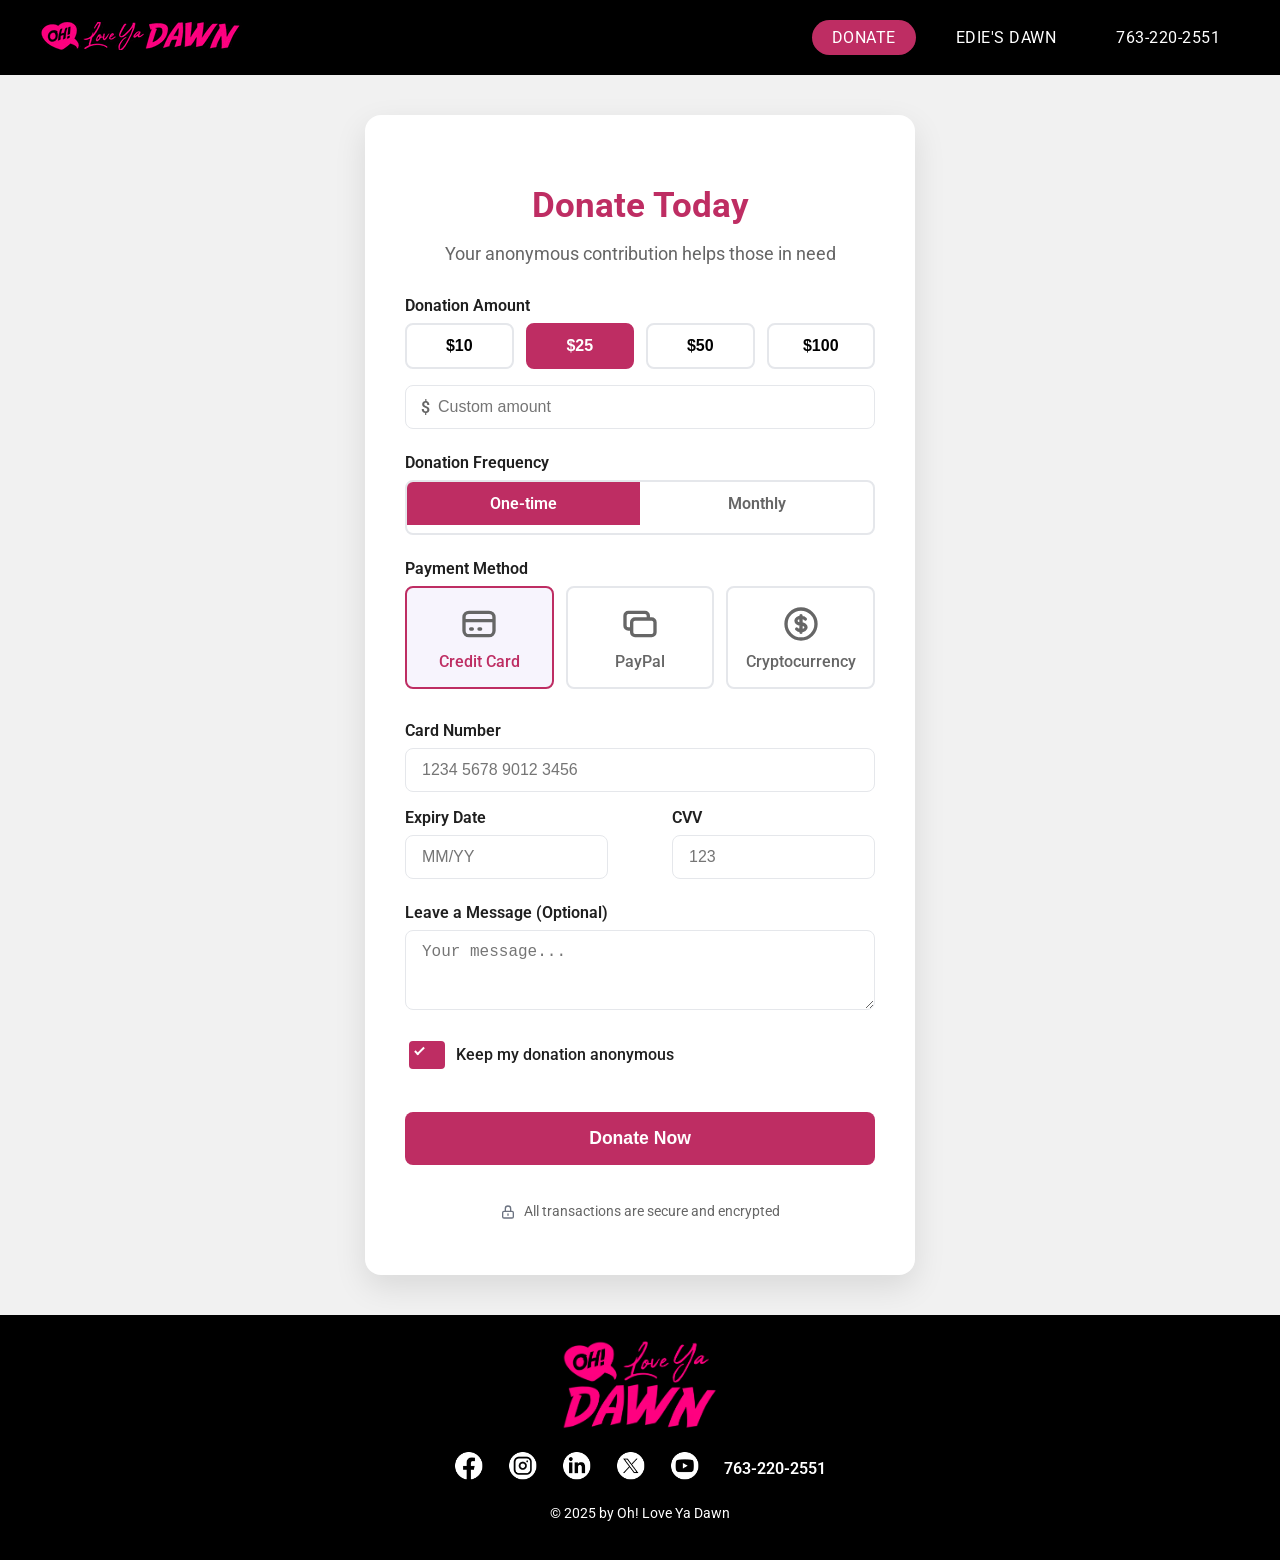
==== donate.html @ e077b0c6 "1st commit" ====
<!DOCTYPE html>
<html lang="en">
  <head>
    <meta charset="UTF-8" />
    <meta name="viewport" content="width=device-width, initial-scale=1.0" />
    <meta name="description" content="Make a difference in a child’s life. Your donation provides safety, support, and hope for children in need." />
    <link rel="icon" type="image/png" href="images/favicon-Oh-Love-Ya-Dawn.png" />
    <link rel="stylesheet" href="styles.css" />

    <link href="https://fonts.googleapis.com/css2?family=Roboto:wght@300;400;500;700&display=swap" rel="stylesheet" />
    <script src="app.js" defer></script>

    <title>Oh! Love Ya Dawn - Donate</title>
  </head>
  <body>
    <!--Navigation-->
    <section class="blackBg">
      <div class="navBox maxWidth">
        <div class="logoContainer">
          <a href="index.html"><img src="images/Oh-Love-Ya-Dawn-Linear.png" alt="Oh Love Ya Dawn logo" /></a>
        </div>

        <!-- Hamburger Button (Mobile Only) -->
        <div class="hamburger" id="hamburger">
          <span></span>
          <span></span>
          <span></span>
        </div>

        <nav class="nav-container" id="mobileMenu">
          <a href="donate.html" style="background: #be2d63">DONATE</a>
          <a href="https://www.ohloveya.com/ediesdawn">EDIE'S DAWN</a>
          <a href="tel:7632202551">763-220-2551</a>
        </nav>
      </div>
    </section>

    <!--Donate Form-->
    <section class="donationFormSection">
      <div class="donateContainer maxWidth">
        <div class="form-container">
          <div class="form-header">
            <h1>Donate Today</h1>
            <p>Your anonymous contribution helps those in need</p>
          </div>

          <form id="donationForm">
            <div class="form-group">
              <label for="donationAmount">Donation Amount</label>
              <div class="amount-options">
                <button type="button" class="amount-btn" data-amount="10">$10</button>
                <button type="button" class="amount-btn active" data-amount="25">$25</button>
                <button type="button" class="amount-btn" data-amount="50">$50</button>
                <button type="button" class="amount-btn" data-amount="100">$100</button>
              </div>
              <div class="custom-amount">
                <span class="currency-symbol">$</span>
                <input type="number" id="donationAmount" placeholder="Custom amount" min="1" step="1" class="donationInputs" />
              </div>
            </div>

            <div class="form-group">
              <label for="donationFrequency">Donation Frequency</label>
              <div class="toggle-container">
                <input type="radio" id="oneTime" name="donationFrequency" value="oneTime" checked="" class="donationInputs" />
                <label for="oneTime" class="toggle-btn">One-time</label>

                <input type="radio" id="monthly" name="donationFrequency" value="monthly" class="donationInputs" />
                <label for="monthly" class="toggle-btn">Monthly</label>
              </div>
            </div>

            <div class="form-group">
              <label for="paymentMethod">Payment Method</label>
              <div class="payment-options">
                <div class="payment-option">
                  <input type="radio" id="creditCard" name="paymentMethod" value="creditCard" checked="" class="donationInputs" />
                  <label for="creditCard">
                    <span class="payment-icon credit-card-icon"></span>
                    Credit Card
                  </label>
                </div>
                <div class="payment-option">
                  <input type="radio" id="paypal" name="paymentMethod" value="paypal" class="donationInputs" />
                  <label for="paypal">
                    <span class="payment-icon paypal-icon"></span>
                    PayPal
                  </label>
                </div>
                <div class="payment-option">
                  <input type="radio" id="crypto" name="paymentMethod" value="crypto" class="donationInputs" />
                  <label for="crypto">
                    <span class="payment-icon crypto-icon"></span>
                    Cryptocurrency
                  </label>
                </div>
              </div>
            </div>

            <div class="form-group" id="creditCardFields">
              <div class="card-fields">
                <div class="form-row">
                  <div class="input-group">
                    <label for="cardNumber">Card Number</label>
                    <input type="text" id="cardNumber" placeholder="1234 5678 9012 3456" class="donationInputs" />
                  </div>
                </div>
                <div class="form-row two-columns">
                  <div class="input-group">
                    <label for="expiryDate">Expiry Date</label>
                    <input type="text" id="expiryDate" placeholder="MM/YY" class="donationInputs" />
                  </div>
                  <div class="input-group">
                    <label for="cvv">CVV</label>
                    <input type="text" id="cvv" placeholder="123" class="donationInputs" />
                  </div>
                </div>
              </div>
            </div>

            <div class="form-group hidden" id="cryptoFields">
              <label for="cryptoAddress">Send to this wallet address:</label>
              <div class="crypto-address">
                <input type="text" id="cryptoAddress" value="0x1a2b3c4d5e6f7g8h9i0j" readonly="" class="donationInputs" />
                <button type="button" id="copyAddress" class="icon-btn copy-btn">Copy</button>
              </div>
            </div>

            <div class="form-group">
              <label for="message">Leave a Message (Optional)</label>
              <textarea id="message" rows="3" placeholder="Your message..." class="donationInputs"></textarea>
            </div>

            <div class="form-group checkbox-group">
              <input type="checkbox" id="anonymous" checked="" class="donationInputs" />
              <label for="anonymous">Keep my donation anonymous</label>
            </div>

            <div class="form-group">
              <button type="submit" class="submit-btn">Donate Now</button>
            </div>
          </form>

          <div class="secure-notice">
            <span class="lock-icon"></span>
            <p>All transactions are secure and encrypted</p>
          </div>
        </div>
      </div>
    </section>

    <!--Footer-->
    <section class="footer">
      <footer class="maxWidth">
        <a href="index.html" target="_blank"> <img src="images/Oh-Love-Ya-Dawn-Big.png" alt="Oh Love Ya Dawn Logo" class="footerLogo" /></a>
        <div class="footerSocials">
          <a href="#" target="_blank"><img src="images/socials/facebook.png" alt="Follow us on Facebook" class="footerSocial" /></a>
          <a href="#" target="_blank"><img src="images/socials/instagram.png" alt="Follow us on Instagram" class="footerSocial" /></a>
          <a href="#" target="_blank"><img src="images/socials/linkedin.png" alt="Follow us on LinkedIn" class="footerSocial" /></a>
          <a href="#" target="_blank"><img src="images/socials/twitterx.png" alt="Follow us on X" class="footerSocial" /></a>
          <a href="#" target="_blank"><img src="images/socials/youtube.png" alt="Follow us on YouTube" class="footerSocial" /></a>
          <a href="tel:7632202551" aria-label="Please Call Us" id="footerNumber">763-220-2551</a>
        </div>
        <p class="copyright">&copy; 2025 by Oh! Love Ya Dawn</p>
      </footer>
    </section>
  </body>
</html>
---- styles.css ----
body {
  font-family: "Roboto", sans-serif;
  margin: 0;
}

.maxWidth {
  max-width: 1200px;
  margin: 0 auto;
}

section.blackBg {
  background: #000;
}

.navBox {
  display: flex;
  align-items: center;
  padding: 20px 0;
  position: relative;
}

/* Hide hamburger on desktop */
.hamburger {
  display: none;
  cursor: pointer;
  flex-direction: column;
  gap: 5px;
}

.hamburger span {
  width: 28px;
  height: 3px;
  background: #fff;
  display: block;
  transition: 0.3s ease;
}

.nav-container {
  display: flex;
  justify-content: space-between;
  align-items: center;
  margin-left: auto;
  gap: 20px;
}

.nav-container a {
  position: relative;
  display: inline-block;
  background: linear-gradient(to right, #be2d63 0%, #be2d63 100%);
  background-size: 0% 100%; /* Start hidden */
  background-repeat: no-repeat;
  background-position: left center;
  transition: background-size 0.6s ease, color 0.6s ease;
  color: #fff;
  padding: 8px 20px;
  border-radius: 22px;
  font-weight: 400;
  letter-spacing: 0.5px;
  font-size: 1rem;
  text-decoration: none;
}

/* Hover Effect */
.nav-container a:hover {
  background-size: 100% 100%; /* Slide fully across */
  color: #fff;
}

.heroContainer {
  display: grid;
  grid-template-columns: 1fr 1fr; /* two equal columns */
  align-items: center;
  gap: 40px;
  padding: 30px 0 60px;
}

/* Text styles optional — adjust as needed */
.heroTextContainer {
  max-width: 600px;
  color: #fff;
}

h1.heroTitle {
  font-size: 3.5rem;
}

span.yellow {
  color: #ffd300;
}

.heroText {
  font-size: 1.3rem;
  font-weight: 300;
  line-height: 1.9rem;
}
/* Hero image container */

.heroImgContainer {
  position: relative;
  width: 100%;
  height: 450px;
  overflow: visible;
}

.heroImg {
  width: 100%;
  height: 100%;
  object-fit: cover;
  border-radius: 20px;
}

.labelImg {
  position: absolute;
  top: -45px;
  right: -17px;
  width: 167px;
  z-index: 10;
  transform: rotate(20deg);
}

section.heroSection {
  position: relative;
  background-image: url("images/Happy-Children-Running-Grass.jpg");
  background-size: cover;
  background-position: center;
  background-repeat: no-repeat;
  width: 100%;
  min-height: 500px;
  z-index: 1;
}

/* Overlay */
section.heroSection::before {
  content: "";
  position: absolute;
  top: 0;
  left: 0;
  width: 100%;
  height: 100%;
  background-color: rgba(190, 45, 99, 0.9); /* black at 90% opacity */
  z-index: 2;
}

/* Make sure your content stays above the overlay */
section.heroSection > * {
  position: relative;
  z-index: 3;
}

.btn {
  position: relative;
  display: inline-block;
  border-radius: 25px;
  line-height: 40px;
  height: 44px;
  padding: 0 2rem;
  font-size: 16px;
  font-weight: bold;
  transition: all 0.25s ease-out;
  text-decoration: none;
}

.btn::before {
  width: 100%;
  height: 100%;
  z-index: 3;
  content: "";
  position: absolute;
  top: 0;
  left: 0;
  box-sizing: border-box;
  transition: all ease-in-out 0.4s;
  transform: scale(0);
  border-radius: 25px;
  opacity: 0;
  border: 2px solid #be2d63;
}

.btn-secondary {
  border: 2px solid #fff;
  background: transparent;
  color: #fff;
}

.btn-secondary:hover,
.btn-secondary:active {
  background: #fff;
  color: #be2d63;
}

.btn-secondary:hover::before,
.btn-secondary:active::before {
  opacity: 1;
  transform: scale(1);
  cursor: pointer;
}

section.twoHalvesSection {
  padding: 30px 0;
}

.twoHalvesTitles {
  font-size: 1.8rem;
  font-weight: 600;
  margin: 5px 0;
  color: #be2d63;
}

.twoHalvesTitleContainer {
  display: flex;
  align-items: center;
  gap: 20px;
}

.titleImgContainer img {
  width: 50px;
}

.twoHalvesBox {
  display: flex;
  gap: 25px;
  margin: 70px 0;
}

.twoHalve {
  padding: 0 20px;
}

.subTitle {
  font-size: 2rem;
  line-height: 2.5rem;
  font-weight: 300;
  text-align: center;
  color: #be2d63;
}

.twoHalvesText {
  font-size: 1.3rem;
  line-height: 1.875;
  font-weight: 300;
  margin: 5px 0;
  color: #666;
}

.ofLoveYa {
  font-size: 4rem;
  line-height: 2.5rem;
  font-weight: 500;
  text-align: center;
  color: #be2d63;
  font-style: italic;
}

section.brandsSection {
  padding: 30px 0 80px;
  background: #be2d63;
}

.subTitleWhite {
  font-size: 2rem;
  line-height: 2.5rem;
  font-weight: 300;
  text-align: center;
  color: #fff;
}

.brandsBox {
  display: grid;
  grid-template-columns: repeat(3, 1fr);
  gap: 6rem;
  padding: 2%;
  align-items: center;
  justify-items: center;
  background: #fff;
  border-radius: 20px;
}

.brandsBox img {
  max-width: 100%;
  height: auto;
  object-fit: contain;
}

section.formSection {
  padding: 30px 0 60px;
}

.contactFormInput,
textarea#comments {
  border: 2px solid #d1ccbd;
  border-radius: 6px;
  color: #4a4f53;
  font-size: 1rem;
  line-height: 1.33rem;
  max-width: 100%;
  min-height: 28px;
  padding: 0.61rem;
  width: 100%;
  box-sizing: border-box;
}

input:focus,
select:focus,
textarea:focus {
  outline: none;
  box-shadow: none;
}

/* Main form container */
.formContainer {
  width: 75%;
  margin: 50px auto;
}

.formContainer label {
  font-weight: 400;
}

.formTwoCol {
  display: grid;
  grid-template-columns: repeat(2, 1fr);
  gap: 65px;
}

.inputBox {
  margin: 20px 0;
}

.inputBox label {
  font-size: 1.3rem;
  color: #666;
}

.formImgContainer img {
  width: 100%;
}

button#formBttn {
  position: relative;
  display: inline-block;
  background: linear-gradient(to right, #be2d63 0%, #be2d63 100%);
  background-size: 0% 100%;
  background-repeat: no-repeat;
  background-position: left center;
  transition: background-size 0.6s ease, color 0.6s ease;
  color: #666;
  padding: 8px 35px;
  border-radius: 22px;
  font-weight: 400;
  letter-spacing: 0.5px;
  font-size: 1.4rem;
  text-decoration: none;
  border: none;
}

button#formBttn:hover {
  background-size: 100% 100%; /* Slide fully across */
  color: #fff;
  cursor: pointer;
}

section.footer {
  background: #000;
  padding: 25px 0;
}

img.footerLogo {
  width: 13%;
  margin: 0 auto;
  display: block;
}

p.copyright {
  color: #fff;
  font-size: 0.875rem;
  text-align: center;
}

.footerSocials {
  gap: 24px;
  display: flex;
  align-items: center;
  justify-content: center;
  margin: 20px;
}

#footerNumber {
  font-size: 1rem;
  color: #fff;
  font-weight: 600;
  text-decoration: none;
}

img.footerSocial {
  width: 30px;
}

/*--------------------------
      DONATION FORM
---------------------------*/
section.donationFormSection {
  padding: 40px 0;
  background: #f1f1f1;
}

.donateContainer {
  width: 100%;
  max-width: 550px;
}

.form-container {
  background: white;
  border-radius: 16px;
  box-shadow: 0 12px 32px rgba(0, 0, 0, 0.1);
  overflow: hidden;
  padding: 2.5rem;
  position: relative;
}

.form-header {
  text-align: center;
  margin-bottom: 2rem;
}

.form-header h1 {
  color: #be2d63;
  font-size: 2.2rem;
  font-weight: 700;
  margin-bottom: 0.75rem;
  background: #be2d63;
  -webkit-background-clip: text;
  -webkit-text-fill-color: transparent;
  background-clip: text;
}

.form-header p {
  color: #666666;
  font-size: 1.1rem;
}

.form-group {
  margin-bottom: 1.5rem;
}

label {
  display: block;
  font-weight: 600;
  margin-bottom: 0.5rem;
  color: #1f1f1f;
}

input.donationInputs,
textarea.donationInputs {
  width: 100%;
  padding: 0.75rem 1rem;
  border: 1px solid #e5e7eb;
  border-radius: 8px;
  font-size: 1rem;
  transition: border-color 0.3s;
  box-sizing: border-box;
}

.contactFormInput:focus,
textarea#comments:focus,
input[type="text"]:focus,
input[type="number"]:focus,
textarea:focus {
  outline: none;
  border-color: #be2d63;
  box-shadow: 0 0 0 3px rgba(108, 43, 217, 0.15);
  box-sizing: border-box;
}

.amount-options {
  display: grid;
  grid-template-columns: repeat(4, 1fr);
  gap: 0.75rem;
  margin-bottom: 1rem;
}

.amount-btn {
  background: transparent;
  border: 2px solid #e5e7eb;
  border-radius: 8px;
  padding: 0.75rem;
  font-size: 1rem;
  font-weight: 600;
  cursor: pointer;
  transition: all 0.3s;
}

.amount-btn:hover {
  border-color: #be2d63;
  color: #be2d63;
}

.amount-btn.active {
  background: #be2d63;
  border-color: #be2d63;
  color: white;
}

.custom-amount {
  position: relative;
}

.currency-symbol {
  position: absolute;
  left: 1rem;
  top: 50%;
  transform: translateY(-50%);
  color: #666666;
  font-weight: 600;
}

#donationAmount {
  padding-left: 2rem;
}

.toggle-container {
  display: flex;
  border: 2px solid #e5e7eb;
  border-radius: 8px;
  overflow: hidden;
}

.toggle-container input[type="radio"] {
  display: none;
}

.toggle-btn {
  flex: 1;
  text-align: center;
  padding: 0.75rem;
  cursor: pointer;
  font-weight: 600;
  transition: all 0.3s;
  background: transparent;
  color: #666666;
}

input[type="radio"]:checked + .toggle-btn {
  background: #be2d63;
  color: white;
  box-sizing: border-box;
}

.payment-options {
  display: grid;
  grid-template-columns: repeat(3, 1fr);
  gap: 0.75rem;
}

.payment-option {
  position: relative;
}

.payment-option input[type="radio"] {
  position: absolute;
  opacity: 0;
  box-sizing: border-box;
}

.payment-option label {
  display: flex;
  flex-direction: column;
  align-items: center;
  padding: 1rem 0.5rem;
  border: 2px solid #e5e7eb;
  border-radius: 8px;
  cursor: pointer;
  transition: all 0.3s;
  text-align: center;
  font-weight: 500;
  color: #666666;
}

.payment-icon {
  display: block;
  width: 40px;
  height: 40px;
  margin-bottom: 0.5rem;
  background-position: center;
  background-repeat: no-repeat;
  background-size: contain;
}

.payment-option input[type="radio"]:checked + label {
  border-color: #be2d63;
  color: #be2d63;
  background-color: rgba(108, 43, 217, 0.05);
  box-sizing: border-box;
}

.credit-card-icon {
  background-image: url("data:image/svg+xml,%3Csvg xmlns='http://www.w3.org/2000/svg' fill='none' viewBox='0 0 24 24' stroke='%23666666'%3E%3Cpath stroke-linecap='round' stroke-linejoin='round' stroke-width='2' d='M3 10h18M7 15h1m4 0h1m-7 4h12a3 3 0 003-3V8a3 3 0 00-3-3H6a3 3 0 00-3 3v8a3 3 0 003 3z'/%3E%3C/svg%3E");
}

.paypal-icon {
  background-image: url("data:image/svg+xml,%3Csvg xmlns='http://www.w3.org/2000/svg' fill='none' viewBox='0 0 24 24' stroke='%23666666'%3E%3Cpath stroke-linecap='round' stroke-linejoin='round' stroke-width='2' d='M17 9V7a2 2 0 00-2-2H5a2 2 0 00-2 2v6a2 2 0 002 2h2m2 4h10a2 2 0 002-2v-6a2 2 0 00-2-2H9a2 2 0 00-2 2v6a2 2 0 002 2z'/%3E%3C/svg%3E");
}

.crypto-icon {
  background-image: url("data:image/svg+xml,%3Csvg xmlns='http://www.w3.org/2000/svg' fill='none' viewBox='0 0 24 24' stroke='%23666666'%3E%3Cpath stroke-linecap='round' stroke-linejoin='round' stroke-width='2' d='M12 8c-1.657 0-3 .895-3 2s1.343 2 3 2 3 .895 3 2-1.343 2-3 2m0-8c1.11 0 2.08.402 2.599 1M12 8V7m0 1v8m0 0v1m0-1c-1.11 0-2.08-.402-2.599-1M21 12a9 9 0 11-18 0 9 9 0 0118 0z'/%3E%3C/svg%3E");
}

.card-fields {
  margin-top: 1rem;
}

.form-row {
  margin-bottom: 1rem;
}

.form-row.two-columns {
  display: grid;
  grid-template-columns: 1fr 1fr;
  gap: 4rem;
}

.crypto-address {
  display: flex;
  align-items: center;
}

.crypto-address input {
  border-top-right-radius: 0;
  border-bottom-right-radius: 0;
  background-color: #f9fafb;
  color: #666666;
  font-family: monospace;
  font-size: 0.9rem;
  box-sizing: border-box;
}

.icon-btn {
  background: #be2d63;
  color: white;
  border: none;
  border-radius: 0 8px 8px 0;
  padding: 0 1rem;
  height: 45px;
  cursor: pointer;
  display: flex;
  align-items: center;
  justify-content: center;
  transition: background 0.3s;
}

.icon-btn:hover {
  background: #5a23b5;
}

.copy-btn::before {
  content: "";
  display: inline-block;
  width: 20px;
  height: 20px;
  background-image: url("data:image/svg+xml,%3Csvg xmlns='http://www.w3.org/2000/svg' fill='none' viewBox='0 0 24 24' stroke='white'%3E%3Cpath stroke-linecap='round' stroke-linejoin='round' stroke-width='2' d='M8 16H6a2 2 0 01-2-2V6a2 2 0 012-2h8a2 2 0 012 2v2m-6 12h8a2 2 0 002-2v-8a2 2 0 00-2-2h-8a2 2 0 00-2 2v8a2 2 0 002 2z'/%3E%3C/svg%3E");
  background-position: center;
  background-repeat: no-repeat;
  background-size: contain;
}

.checkbox-group {
  display: flex;
  align-items: center;
  gap: 0.5rem;
}

.checkbox-group input[type="checkbox"] {
  -webkit-appearance: none;
  appearance: none;
  width: 20px;
  height: 20px;
  border: 2px solid #e5e7eb;
  border-radius: 4px;
  cursor: pointer;
  position: relative;
  box-sizing: border-box;
}

.checkbox-group input[type="checkbox"]:checked {
  background-color: #be2d63;
  border-color: #be2d63;
  box-sizing: border-box;
}

.checkbox-group input[type="checkbox"]:checked::after {
  content: "";
  position: absolute;
  left: 6px;
  top: 2px;
  width: 5px;
  height: 10px;
  border: solid white;
  border-width: 0 2px 2px 0;
  transform: rotate(45deg);
  box-sizing: border-box;
}

.checkbox-group label {
  margin-bottom: 0;
  font-weight: 500;
  user-select: none;
}

.submit-btn {
  width: 100%;
  background: #be2d63;
  color: white;
  border: none;
  border-radius: 8px;
  padding: 1rem;
  font-size: 1.1rem;
  font-weight: 600;
  cursor: pointer;
  transition: all 0.3s;
  margin-top: 1rem;
  position: relative;
  overflow: hidden;
}

.submit-btn:hover {
  background: #be2d63;
  transform: translateY(-2px);
  box-shadow: 0 6px 16px rgba(108, 43, 217, 0.25);
}

.submit-btn:active {
  transform: translateY(0);
}

.secure-notice {
  display: flex;
  align-items: center;
  justify-content: center;
  margin-top: 1.5rem;
  color: #666666;
  font-size: 0.9rem;
}

.lock-icon {
  display: inline-block;
  width: 16px;
  height: 16px;
  margin-right: 0.5rem;
  background-image: url("data:image/svg+xml,%3Csvg xmlns='http://www.w3.org/2000/svg' fill='none' viewBox='0 0 24 24' stroke='%236b7280'%3E%3Cpath stroke-linecap='round' stroke-linejoin='round' stroke-width='2' d='M12 15v2m-6 4h12a2 2 0 002-2v-6a2 2 0 00-2-2H6a2 2 0 00-2 2v6a2 2 0 002 2zm10-10V7a4 4 0 00-8 0v4h8z'/%3E%3C/svg%3E");
  background-position: center;
  background-repeat: no-repeat;
  background-size: contain;
}

.hidden {
  display: none !important;
  visibility: hidden !important;
  opacity: 0 !important;
  pointer-events: none !important;
}

/* Modal Styles */
.modal {
  position: fixed;
  top: 0;
  left: 0;
  width: 100%;
  height: 100%;
  background-color: rgba(0, 0, 0, 0.5);
  display: flex;
  justify-content: center;
  align-items: center;
  z-index: 100;
}

.modal-content {
  background-color: white;
  border-radius: 16px;
  padding: 2.5rem;
  text-align: center;
  width: 90%;
  max-width: 500px;
  box-shadow: 0 12px 32px rgba(0, 0, 0, 0.2);
  position: relative;
}

.close-btn {
  position: absolute;
  right: 1.5rem;
  top: 1.5rem;
  font-size: 1.5rem;
  cursor: pointer;
  color: #666666;
}

.success-animation {
  margin: 0 auto 1.5rem;
  width: 80px;
  height: 80px;
}

.checkmark {
  width: 80px;
  height: 80px;
  border-radius: 50%;
  display: block;
  stroke-width: 2;
  stroke: #10b981;
  stroke-miterlimit: 10;
  margin: 0 auto;
  box-shadow: inset 0px 0px 0px #10b981;
  animation: fill 0.4s ease-in-out 0.4s forwards, scale 0.3s ease-in-out 0.9s both;
}

.checkmark-circle {
  stroke-dasharray: 166;
  stroke-dashoffset: 166;
  stroke-width: 2;
  stroke-miterlimit: 10;
  stroke: #10b981;
  fill: none;
  animation: stroke 0.6s cubic-bezier(0.65, 0, 0.45, 1) forwards;
}

.checkmark-check {
  transform-origin: 50% 50%;
  stroke-dasharray: 48;
  stroke-dashoffset: 48;
  animation: stroke 0.3s cubic-bezier(0.65, 0, 0.45, 1) 0.8s forwards;
}

@keyframes stroke {
  100% {
    stroke-dashoffset: 0;
  }
}

@keyframes scale {
  0%,
  100% {
    transform: none;
  }
  50% {
    transform: scale3d(1.1, 1.1, 1);
  }
}

@keyframes fill {
  100% {
    box-shadow: inset 0px 0px 0px 30px white;
  }
}

.modal h2 {
  font-size: 1.8rem;
  color: #10b981;
  margin-bottom: 1rem;
}

.modal p {
  margin-bottom: 1rem;
  color: #1f1f1f;
  font-size: 1.1rem;
}

.donation-amount {
  font-weight: 600;
  font-size: 1.2rem;
}

/* Responsive Adjustments */

/* -------------------------
   MOBILE RESPONSIVE NAV
-------------------------- */

@media (max-width: 1024px) {
  .heroContainer {
    grid-template-columns: 1fr;
  }

  .heroImgContainer {
    order: -1;
  }

  .labelImg {
    right: 0;
    top: -20px;
    width: 130px;
    transform: rotate(10deg);
  }

  .heroImg {
    border-radius: 0;
  }

  section.heroSection {
    right: 0px;
  }

  .heroTextContainer {
    max-width: 100%;
    padding: 0 30px;
  }

  .twoHalveContainer {
    padding: 0 30px;
  }

  .brandsContainer {
    padding: 0 30px;
  }

  .navBox {
    padding: 20px;
  }
}

@media only screen and (max-width: 992px) {
}

@media (max-width: 768px) {
  .hamburger {
    display: flex;
    z-index: 999;
    margin-left: auto;
    gap: 3px;
  }

  .nav-container {
    position: absolute;
    top: 70px;
    right: 0px;
    background: #000;
    /* border-radius: 10px; */
    display: none;
    flex-direction: column;
    padding: 20px;
    gap: 15px;
    z-index: 999;
  }

  .nav-container a {
    color: #fff;
    font-size: 1.1rem;
    padding: 8px 0;
  }

  /* Show menu when active */
  .nav-container.active {
    display: flex;
  }

  /* Animate hamburger into "X" when active */
  .hamburger.active span:nth-child(1) {
    transform: rotate(45deg) translateY(8px);
  }

  .hamburger.active span:nth-child(2) {
    opacity: 0;
  }

  .hamburger.active span:nth-child(3) {
    transform: rotate(-45deg) translateY(-8px);
  }

  .nav-container {
    order: 3;
  }

  .hamburger {
    order: 2;
  }

  .footerSocials {
    gap: 15px;
  }
}

@media (max-width: 640px) {
  .form-container {
    padding: 1.5rem;
  }

  .amount-options {
    grid-template-columns: repeat(2, 1fr);
  }

  .payment-options {
    grid-template-columns: 1fr;
  }

  .form-row.two-columns {
    grid-template-columns: 1fr;
  }

  .twoHalvesBox {
    display: block;
  }

  .brandsBox {
    grid-template-columns: 1fr;
    gap: 1rem;
  }

  .formTwoCol {
    grid-template-columns: 1fr;
    gap: 32px;
  }

  input#email {
    margin-bottom: 11px;
  }
}
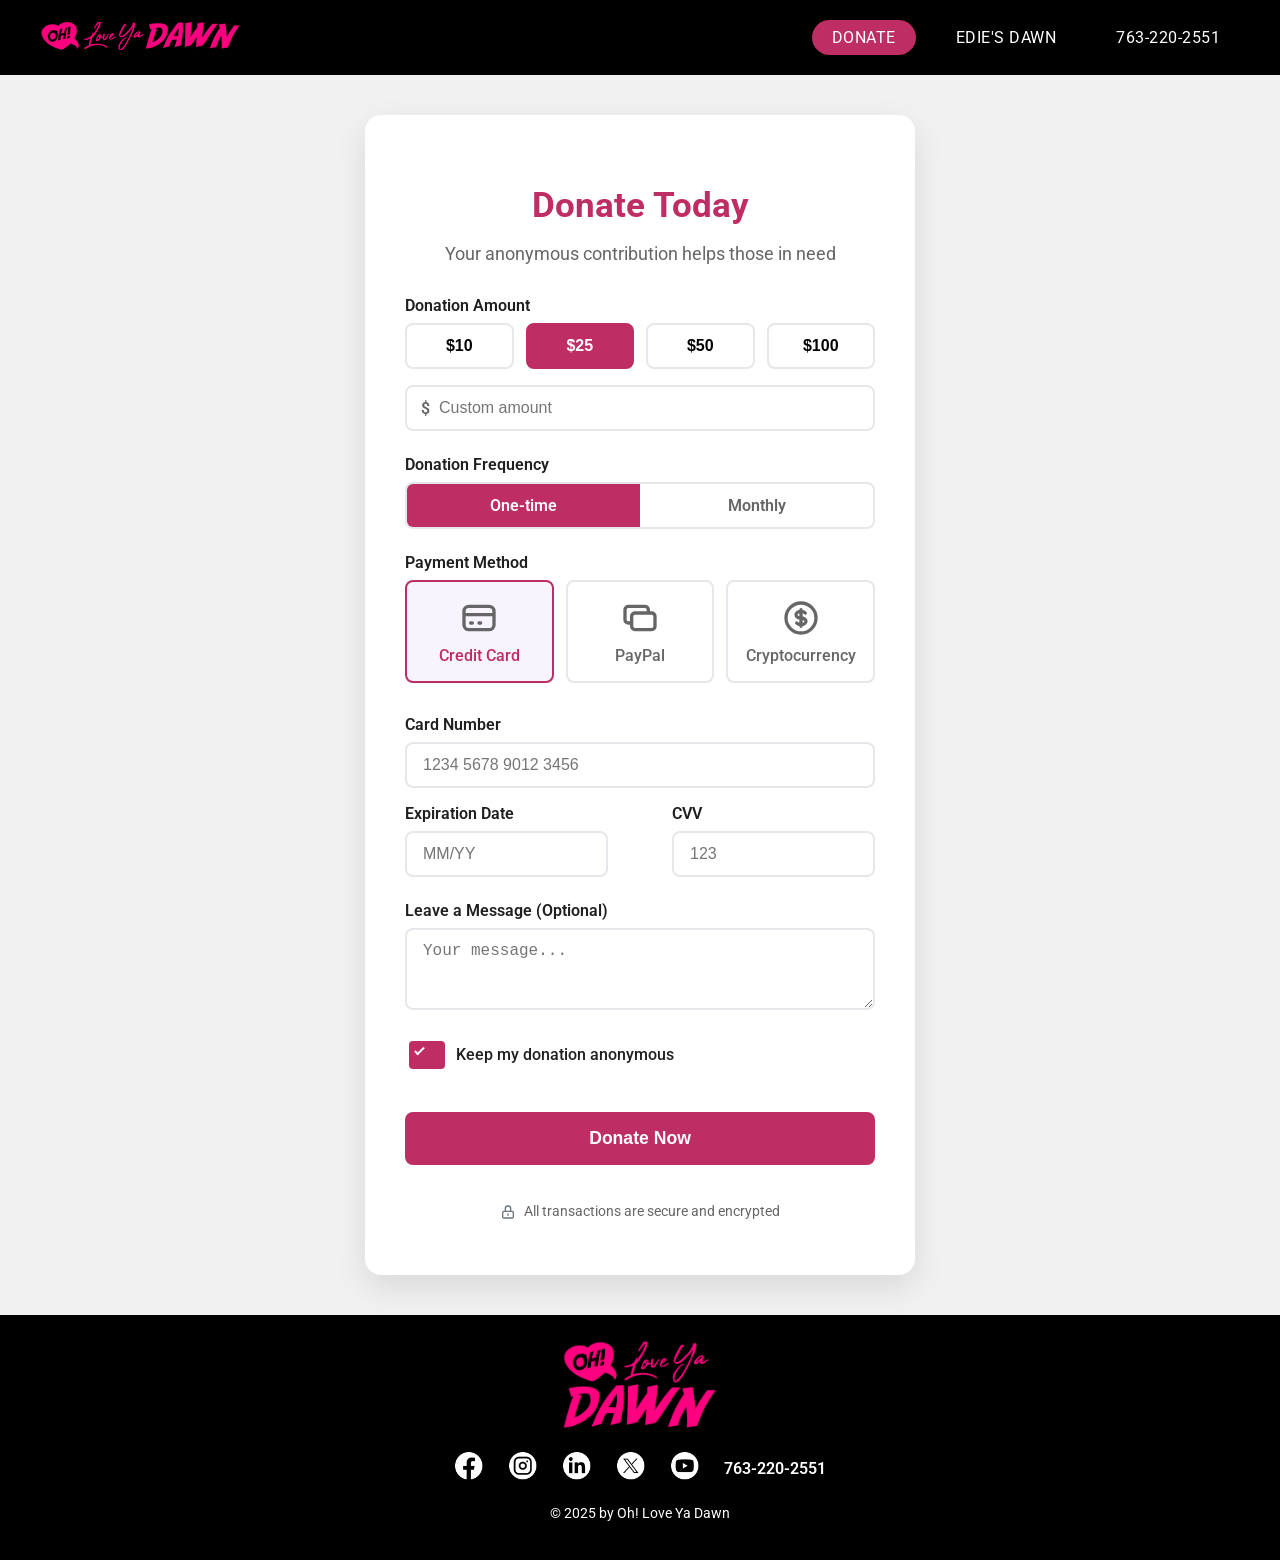
==== commit c15c1372: "updated expiration input name" ====
--- a/donate.html
+++ b/donate.html
@@ -107,7 +107,7 @@
                 </div>
                 <div class="form-row two-columns">
                   <div class="input-group">
-                    <label for="expiryDate">Expiry Date</label>
+                    <label for="expiryDate">Expiration Date</label>
                     <input type="text" id="expiryDate" placeholder="MM/YY" class="donationInputs" />
                   </div>
                   <div class="input-group">
--- a/styles.css
+++ b/styles.css
@@ -453,7 +453,7 @@
 textarea.donationInputs {
   width: 100%;
   padding: 0.75rem 1rem;
-  border: 1px solid #e5e7eb;
+  border: 2px solid #e5e7eb;
   border-radius: 8px;
   font-size: 1rem;
   transition: border-color 0.3s;
@@ -537,6 +537,7 @@
   transition: all 0.3s;
   background: transparent;
   color: #666666;
+  margin: 0;
 }
 
 input[type="radio"]:checked + .toggle-btn {
